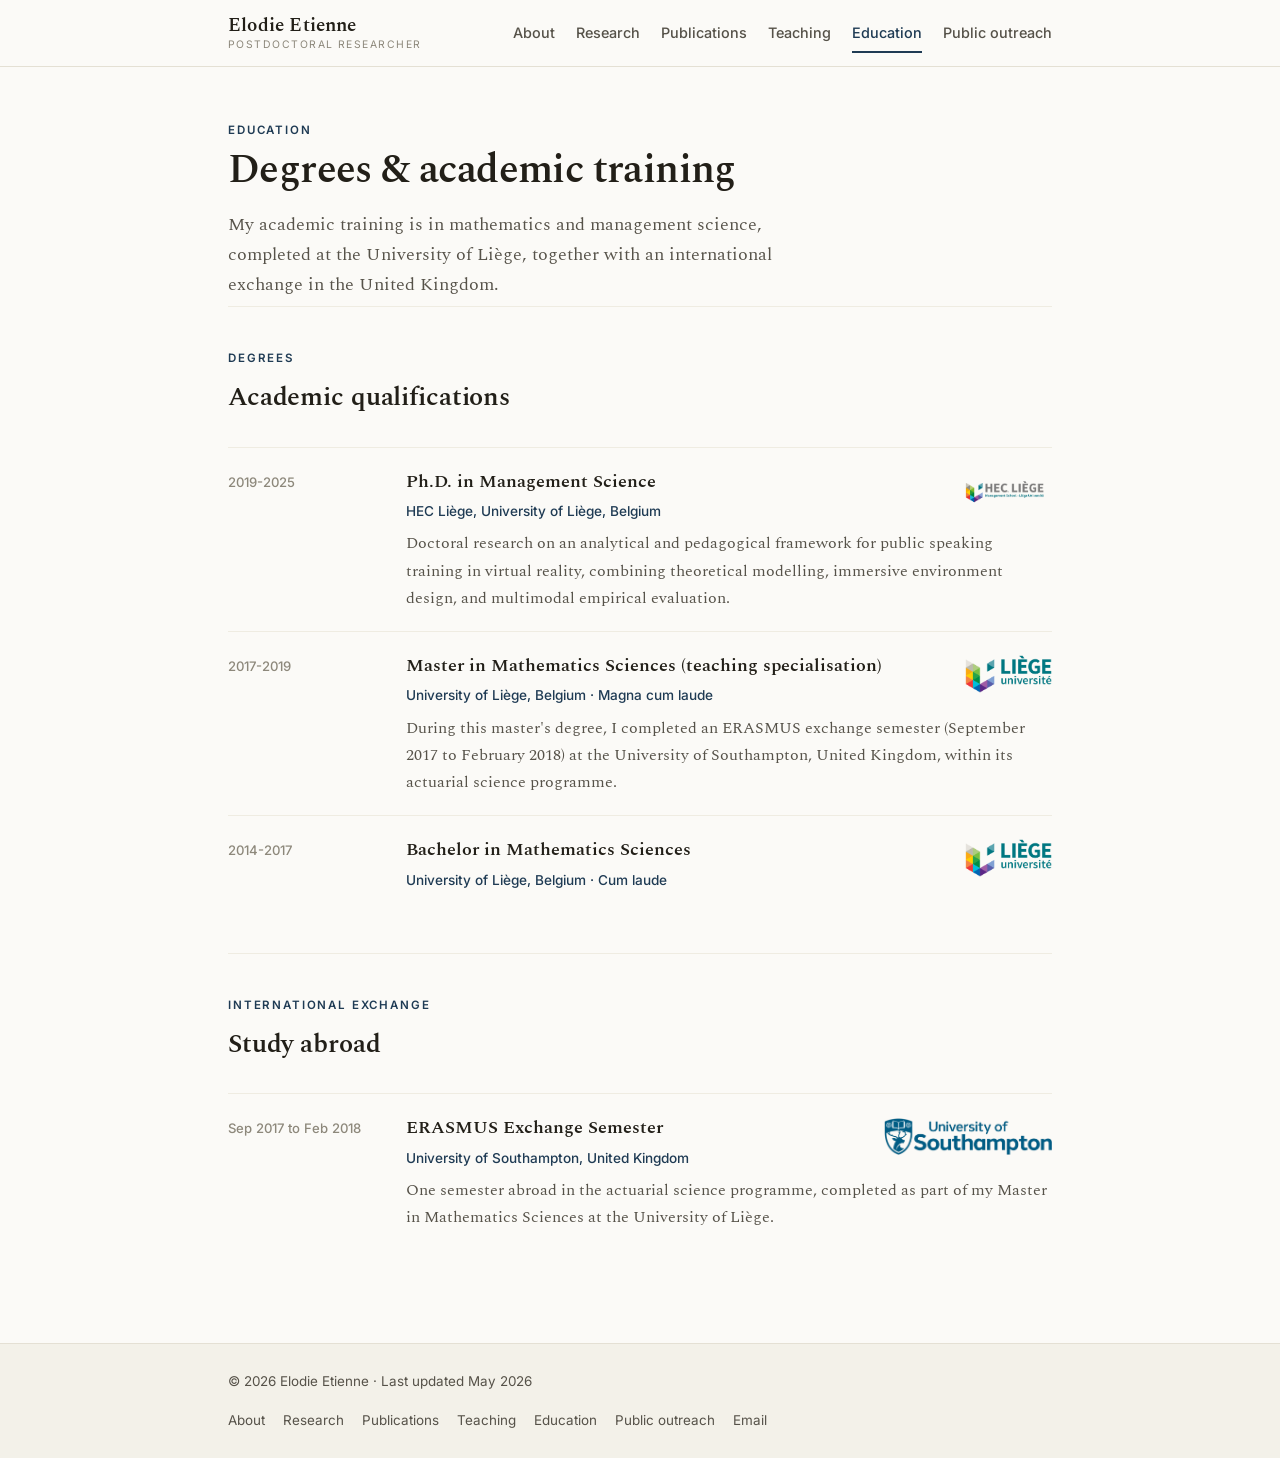
==== education.html @ 32a73da5 "Add files via upload" ====
<!DOCTYPE html>
<html lang="en">
<head>
<meta charset="UTF-8">
<meta name="viewport" content="width=device-width, initial-scale=1.0">
<title>Education | Elodie Etienne</title>
<meta name="description" content="Academic degrees and training of Elodie Etienne: Ph.D. in Management Science and degrees in mathematics from the University of Liège.">
<link rel="icon" href="data:image/svg+xml,%3Csvg xmlns='http://www.w3.org/2000/svg' viewBox='0 0 100 100'%3E%3Crect width='100' height='100' fill='%231f3b54'/%3E%3Ctext x='50' y='69' font-size='50' font-family='Georgia,serif' fill='white' text-anchor='middle'%3EEE%3C/text%3E%3C/svg%3E">
<link rel="preconnect" href="https://fonts.googleapis.com">
<link rel="preconnect" href="https://fonts.gstatic.com" crossorigin>
<link href="https://fonts.googleapis.com/css2?family=Spectral:ital,wght@0,300;0,400;0,500;0,600;1,400;1,500&family=Inter:wght@400;500;600&display=swap" rel="stylesheet">
<link rel="stylesheet" href="style.css">
</head>
<body>

<header class="site-header">
  <div class="nav-inner">
    <a class="brand" href="index.html">
      <span class="brand-name">Elodie Etienne</span>
      <span class="brand-sub">Postdoctoral Researcher</span>
    </a>
    <nav class="main-nav">
      <a href="index.html">About</a>
      <a href="research.html">Research</a>
      <a href="publications.html">Publications</a>
      <a href="teaching.html">Teaching</a>
      <a href="education.html" class="active">Education</a>
      <a href="outreach.html">Public outreach</a>
    </nav>
  </div>
</header>

<main>

  <div class="page-head">
    <div class="eyebrow">Education</div>
    <h1>Degrees &amp; academic training</h1>
    <p class="intro">My academic training is in mathematics and management science,
      completed at the University of Liège, together with an international exchange in the
      United Kingdom.</p>
  </div>

  <section class="section">
    <div class="section-head">
      <div class="eyebrow">Degrees</div>
      <h2>Academic qualifications</h2>
    </div>

    <div class="entry">
      <div class="when">2019-2025</div>
      <div class="what">
        <img class="inst-logo" src="HEC.png" alt="HEC Liège logo">
        <h3>Ph.D. in Management Science</h3>
        <div class="meta">HEC Li&egrave;ge, University of Li&egrave;ge, Belgium</div>
        <p>Doctoral research on an analytical and pedagogical framework for public speaking
          training in virtual reality, combining theoretical modelling, immersive
          environment design, and multimodal empirical evaluation.</p>
      </div>
    </div>

    <div class="entry">
      <div class="when">2017-2019</div>
      <div class="what">
        <img class="inst-logo" src="Uliege.png" alt="University of Liège logo">
        <h3>Master in Mathematics Sciences (teaching specialisation)</h3>
        <div class="meta">University of Li&egrave;ge, Belgium &middot; Magna cum laude</div>
        <p>During this master's degree, I completed an ERASMUS exchange semester
          (September 2017 to February 2018) at the University of Southampton, United
          Kingdom, within its actuarial science programme.</p>
      </div>
    </div>

    <div class="entry">
      <div class="when">2014-2017</div>
      <div class="what">
        <img class="inst-logo" src="Uliege.png" alt="University of Liège logo">
        <h3>Bachelor in Mathematics Sciences</h3>
        <div class="meta">University of Li&egrave;ge, Belgium &middot; Cum laude</div>
      </div>
    </div>
  </section>

  <section class="section">
    <div class="section-head">
      <div class="eyebrow">International exchange</div>
      <h2>Study abroad</h2>
    </div>
    <div class="entry">
      <div class="when">Sep 2017 to Feb 2018</div>
      <div class="what">
        <img class="inst-logo" src="Southampton.png" alt="University of Southampton logo">
        <h3>ERASMUS Exchange Semester</h3>
        <div class="meta">University of Southampton, United Kingdom</div>
        <p>One semester abroad in the actuarial science programme, completed as part of my
          Master in Mathematics Sciences at the University of Liège.</p>
      </div>
    </div>
  </section>

</main>

<footer class="site-footer">
  <div class="footer-inner">
    <div>&copy; 2026 Elodie Etienne &middot; Last updated May 2026</div>
    <nav class="footer-nav">
      <a href="index.html">About</a>
      <a href="research.html">Research</a>
      <a href="publications.html">Publications</a>
      <a href="teaching.html">Teaching</a>
      <a href="education.html">Education</a>
      <a href="outreach.html">Public outreach</a>
      <a href="mailto:elodie.etienne@inria.fr">Email</a>
    </nav>
  </div>
</footer>

</body>
</html>
---- style.css ----
/* =====================================================
   Elodie Etienne — academic website
   Classic academic style · shared stylesheet
   ===================================================== */

*, *::before, *::after { box-sizing: border-box; margin: 0; padding: 0; }

:root {
  --paper:      #fbfaf7;
  --panel:      #f3f1e9;
  --panel-soft: #f7f5ee;
  --ink:        #221f18;
  --ink-soft:   #565249;
  --ink-faint:  #8d887b;
  --accent:     #1f3b54;
  --accent-deep:#142838;
  --rule:       #e4e0d4;
  --rule-soft:  #efece2;
  --maxw:       880px;
  --serif: 'Spectral', Georgia, 'Times New Roman', serif;
  --sans:  'Inter', -apple-system, BlinkMacSystemFont, 'Segoe UI', sans-serif;
}

html { scroll-behavior: smooth; }

body {
  font-family: var(--serif);
  background: var(--paper);
  color: var(--ink);
  font-size: 17px;
  line-height: 1.72;
  -webkit-font-smoothing: antialiased;
  text-rendering: optimizeLegibility;
}

a { color: var(--accent); text-decoration: none; }
a:hover { color: var(--accent-deep); text-decoration: underline; text-underline-offset: 2px; }
img { max-width: 100%; display: block; }
strong { font-weight: 600; }

/* ===== Header / navigation ===== */
.site-header {
  position: sticky; top: 0; z-index: 50;
  background: rgba(251, 250, 247, 0.94);
  backdrop-filter: blur(8px);
  -webkit-backdrop-filter: blur(8px);
  border-bottom: 1px solid var(--rule);
}
.nav-inner {
  max-width: var(--maxw); margin: 0 auto;
  padding: 0 28px;
  display: flex; align-items: center; justify-content: space-between;
  min-height: 66px; gap: 18px; flex-wrap: wrap;
}
.brand { line-height: 1.15; }
.brand .brand-name {
  font-family: var(--serif); font-weight: 600;
  font-size: 1.2rem; letter-spacing: .01em; color: var(--ink);
  display: block;
}
.brand:hover { text-decoration: none; }
.brand:hover .brand-name { color: var(--accent); }
.brand .brand-sub {
  display: block; font-family: var(--sans); font-weight: 400;
  font-size: .65rem; letter-spacing: .14em; text-transform: uppercase;
  color: var(--ink-faint); margin-top: 2px;
}
nav.main-nav { display: flex; gap: 21px; flex-wrap: wrap; }
nav.main-nav a {
  font-family: var(--sans); font-size: .9rem; font-weight: 500;
  color: var(--ink-soft); padding: 8px 0; position: relative;
}
nav.main-nav a:hover { color: var(--accent); text-decoration: none; }
nav.main-nav a.active { color: var(--accent); }
nav.main-nav a.active::after {
  content: ""; position: absolute; left: 0; right: 0; bottom: 0;
  height: 2px; background: var(--accent);
}

/* ===== Layout ===== */
main { max-width: var(--maxw); margin: 0 auto; padding: 0 28px 30px; }

.section { padding: 42px 0; border-top: 1px solid var(--rule-soft); }
.section:first-child { border-top: none; }
.section-head { margin-bottom: 26px; }
.eyebrow {
  font-family: var(--sans); font-size: .72rem; font-weight: 600;
  letter-spacing: .16em; text-transform: uppercase; color: var(--accent);
}
.section h2 {
  font-size: 1.62rem; font-weight: 600; margin-top: 7px;
  letter-spacing: -.005em;
}
.section p + p { margin-top: 14px; }
.lead-text p { font-size: 1.06rem; }

/* ===== Hero (About) ===== */
.hero {
  display: grid; grid-template-columns: 252px 1fr; gap: 44px;
  align-items: start; padding: 56px 0 8px;
}
.hero-photo {
  border: 1px solid var(--rule); padding: 8px; background: #fff;
  box-shadow: 0 3px 18px rgba(34, 31, 24, 0.07);
}
.hero-photo img { width: 100%; }
.hero h1 {
  font-size: 2.55rem; line-height: 1.1; font-weight: 600;
  letter-spacing: -.015em;
}
.hero .role {
  font-family: var(--sans); font-size: 1rem; color: var(--accent);
  font-weight: 600; margin-top: 12px;
}
.hero .affil { font-size: 1.05rem; color: var(--ink-soft); margin-top: 3px; }
.hero .lede { margin-top: 18px; font-size: 1.1rem; }
.hero .actions { margin-top: 22px; display: flex; gap: 11px; flex-wrap: wrap; }

/* ===== Buttons ===== */
.btn {
  font-family: var(--sans); font-size: .85rem; font-weight: 500;
  padding: 9px 17px; border: 1px solid var(--accent);
  color: var(--accent); background: transparent; border-radius: 2px;
  display: inline-block; transition: background .15s, color .15s;
  cursor: pointer;
}
.btn:hover { background: var(--accent); color: #fff; text-decoration: none; }
.btn-solid { background: var(--accent); color: #fff; }
.btn-solid:hover { background: var(--accent-deep); border-color: var(--accent-deep); }

/* ===== Page heading (inner pages) ===== */
.page-head { padding: 54px 0 6px; }
.page-head .eyebrow { margin-bottom: 8px; }
.page-head h1 {
  font-size: 2.5rem; font-weight: 600; line-height: 1.12;
  letter-spacing: -.015em;
}
.page-head .intro {
  margin-top: 16px; font-size: 1.1rem; color: var(--ink-soft);
  max-width: 64ch;
}

/* ===== Research-area cards ===== */
.areas { display: grid; gap: 16px; }
.area {
  border: 1px solid var(--rule); border-left: 3px solid var(--accent);
  background: #fff; padding: 20px 24px;
}
.area h3 { font-size: 1.16rem; font-weight: 600; }
.area p { color: var(--ink-soft); font-size: 1rem; margin-top: 6px; }

/* ===== Entry list (education, experience, awards…) ===== */
.entry {
  display: grid; grid-template-columns: 152px 1fr; gap: 26px;
  padding: 19px 0; border-top: 1px solid var(--rule-soft);
}
.entry:first-of-type { border-top: none; }
.entry .when {
  font-family: var(--sans); font-size: .82rem; color: var(--ink-faint);
  font-weight: 500; padding-top: 4px;
}
.entry .what { display: flow-root; }
.entry .what h3 { font-size: 1.1rem; font-weight: 600; }
.entry .what .meta {
  font-family: var(--sans); font-size: .85rem; color: var(--accent);
  font-weight: 500; margin-top: 3px;
}
.entry .what p { font-size: .99rem; color: var(--ink-soft); margin-top: 7px; }
.entry .what ul { margin-top: 9px; padding-left: 18px; }
.entry .what li { font-size: .96rem; color: var(--ink-soft); margin-top: 4px; }

/* ===== Callout (highlighted project) ===== */
.callout {
  background: var(--accent); color: #fff;
  padding: 30px 32px; border-radius: 3px;
}
.callout .eyebrow { color: rgba(255, 255, 255, 0.66); }
.callout h3 { font-size: 1.34rem; font-weight: 600; margin-top: 8px; }
.callout p { color: rgba(255, 255, 255, 0.92); margin-top: 10px; }
.callout a { color: #fff; text-decoration: underline; }

/* ===== Quick facts grid ===== */
.facts { display: grid; grid-template-columns: 1fr 1fr; gap: 16px 34px; }
.fact .k {
  font-family: var(--sans); font-size: .71rem; font-weight: 600;
  letter-spacing: .11em; text-transform: uppercase; color: var(--ink-faint);
}
.fact .v { font-size: 1rem; margin-top: 2px; }

/* ===== Tag chips ===== */
.chips { display: flex; flex-wrap: wrap; gap: 9px; margin-top: 12px; }
.chip {
  font-family: var(--sans); font-size: .82rem;
  padding: 5px 13px; background: var(--panel);
  border: 1px solid var(--rule); border-radius: 20px; color: var(--ink-soft);
}

/* ===== Publications ===== */
.pub-group { margin-bottom: 30px; }
.pub-group:last-child { margin-bottom: 0; }
.pub-group h3 {
  font-family: var(--sans); font-size: .8rem; font-weight: 600;
  letter-spacing: .12em; text-transform: uppercase; color: var(--accent);
  padding-bottom: 9px; border-bottom: 1px solid var(--rule); margin-bottom: 4px;
}
.pub-count {
  font-family: var(--sans); font-size: .76rem; color: var(--ink-faint);
  font-weight: 400; letter-spacing: .04em;
}
.pub {
  padding: 14px 0 14px 28px; text-indent: -28px;
  border-bottom: 1px solid var(--rule-soft);
  font-size: 1rem; line-height: 1.6;
}
.pub:last-child { border-bottom: none; }
.pub .yr {
  font-family: var(--sans); font-weight: 600; font-size: .85rem;
  color: var(--accent); margin-right: 9px; text-indent: 0;
}
.pub .ptitle { font-weight: 500; }
.pub .venue { font-style: italic; color: var(--ink-soft); }
.pub .doi { font-family: var(--sans); font-size: .82rem; }
.you { border-bottom: 1.5px solid var(--accent); }

/* ===== Year sub-label inside groups ===== */
.year-band {
  font-family: var(--sans); font-size: .82rem; font-weight: 600;
  color: var(--ink-faint); letter-spacing: .06em;
  margin: 20px 0 2px; padding-top: 6px;
}

/* ===== Simple two-column list (memberships / reviewing) ===== */
.cols { display: grid; grid-template-columns: 1fr 1fr; gap: 8px 34px; }
.cols .row {
  padding: 11px 0; border-top: 1px solid var(--rule-soft);
  font-size: .98rem;
}
.cols .row:first-child, .cols .row:nth-child(2) { border-top: none; }
.cols .row .label { font-weight: 600; }
.cols .row .sub {
  font-family: var(--sans); font-size: .82rem; color: var(--ink-faint);
}

/* ===== Contact block ===== */
.contact-line { font-size: 1.08rem; margin-top: 8px; }
.contact-line .k {
  font-family: var(--sans); font-size: .82rem; font-weight: 600;
  text-transform: uppercase; letter-spacing: .08em; color: var(--ink-faint);
  display: inline-block; min-width: 92px;
}

/* ===== Footer ===== */
.site-footer { border-top: 1px solid var(--rule); background: var(--panel); margin-top: 20px; }
.footer-inner {
  max-width: var(--maxw); margin: 0 auto; padding: 26px 28px;
  display: flex; justify-content: space-between; gap: 16px; flex-wrap: wrap;
  font-family: var(--sans); font-size: .84rem; color: var(--ink-soft);
}
.footer-inner a { color: var(--ink-soft); }
.footer-inner a:hover { color: var(--accent); }
.footer-nav { display: flex; gap: 18px; flex-wrap: wrap; }

/* ===== Media embeds (Public outreach) ===== */
.media-block { padding: 24px 0; border-top: 1px solid var(--rule-soft); }
.media-block:first-of-type { border-top: none; padding-top: 4px; }
.media-block h3 { font-size: 1.16rem; font-weight: 600; }
.media-block .media-meta {
  font-family: var(--sans); font-size: .82rem; color: var(--accent);
  font-weight: 500; margin: 3px 0 10px;
}
.media-block p { color: var(--ink-soft); font-size: 1rem; margin-bottom: 15px; }
.video-embed {
  position: relative; padding-bottom: 56.25%; height: 0; overflow: hidden;
  border: 1px solid var(--rule); background: #000;
}
.video-embed iframe {
  position: absolute; top: 0; left: 0; width: 100%; height: 100%; border: 0;
}
.audio-embed iframe {
  width: 100%; border: 0; border-radius: 12px; display: block;
}

/* ===== Institution logos ===== */
.inst-logo {
  float: right;
  height: 38px; width: auto; max-width: 168px;
  object-fit: contain;
  margin: 4px 0 12px 24px;
}
.hero-logo { height: 30px; width: auto; margin-top: 16px; }

/* ===== Membership logos ===== */
.members { display: grid; grid-template-columns: 1fr 1fr; gap: 2px 34px; }
.member {
  display: flex; align-items: center; gap: 16px;
  padding: 13px 0; border-top: 1px solid var(--rule-soft);
}
.member:first-child, .member:nth-child(2) { border-top: none; }
.m-logo {
  width: 62px; flex-shrink: 0;
  display: flex; align-items: center; justify-content: center;
}
.m-logo img { max-height: 40px; max-width: 62px; width: auto; object-fit: contain; }
.m-name { font-size: .96rem; font-weight: 600; }
.m-sub { font-family: var(--sans); font-size: .8rem; color: var(--ink-faint); }

/* ===== Social / profile icons ===== */
.social-row { display: flex; gap: 12px; margin-top: 14px; flex-wrap: wrap; }
.social-btn {
  width: 42px; height: 42px; border-radius: 50%;
  border: 1px solid var(--accent); color: var(--accent);
  display: inline-flex; align-items: center; justify-content: center;
  transition: background .15s, color .15s;
}
.social-btn:hover { background: var(--accent); color: #fff; text-decoration: none; }
.social-btn svg { width: 19px; height: 19px; display: block; }

/* ===== Responsive ===== */
@media (max-width: 720px) {
  body { font-size: 16px; }
  .hero { grid-template-columns: 1fr; gap: 26px; padding-top: 38px; }
  .hero-photo { max-width: 220px; }
  .hero h1 { font-size: 2.05rem; }
  .entry { grid-template-columns: 1fr; gap: 5px; }
  .entry .when { padding-top: 0; }
  .facts { grid-template-columns: 1fr; }
  .cols { grid-template-columns: 1fr; }
  .cols .row:nth-child(2) { border-top: 1px solid var(--rule-soft); }
  .page-head h1 { font-size: 2rem; }
  .nav-inner { min-height: 58px; padding: 10px 22px; }
  main { padding: 0 22px 30px; }
  .callout { padding: 24px 22px; }
  .inst-logo { height: 31px; margin-left: 14px; }
  .members { grid-template-columns: 1fr; }
  .member:nth-child(2) { border-top: 1px solid var(--rule-soft); }
}
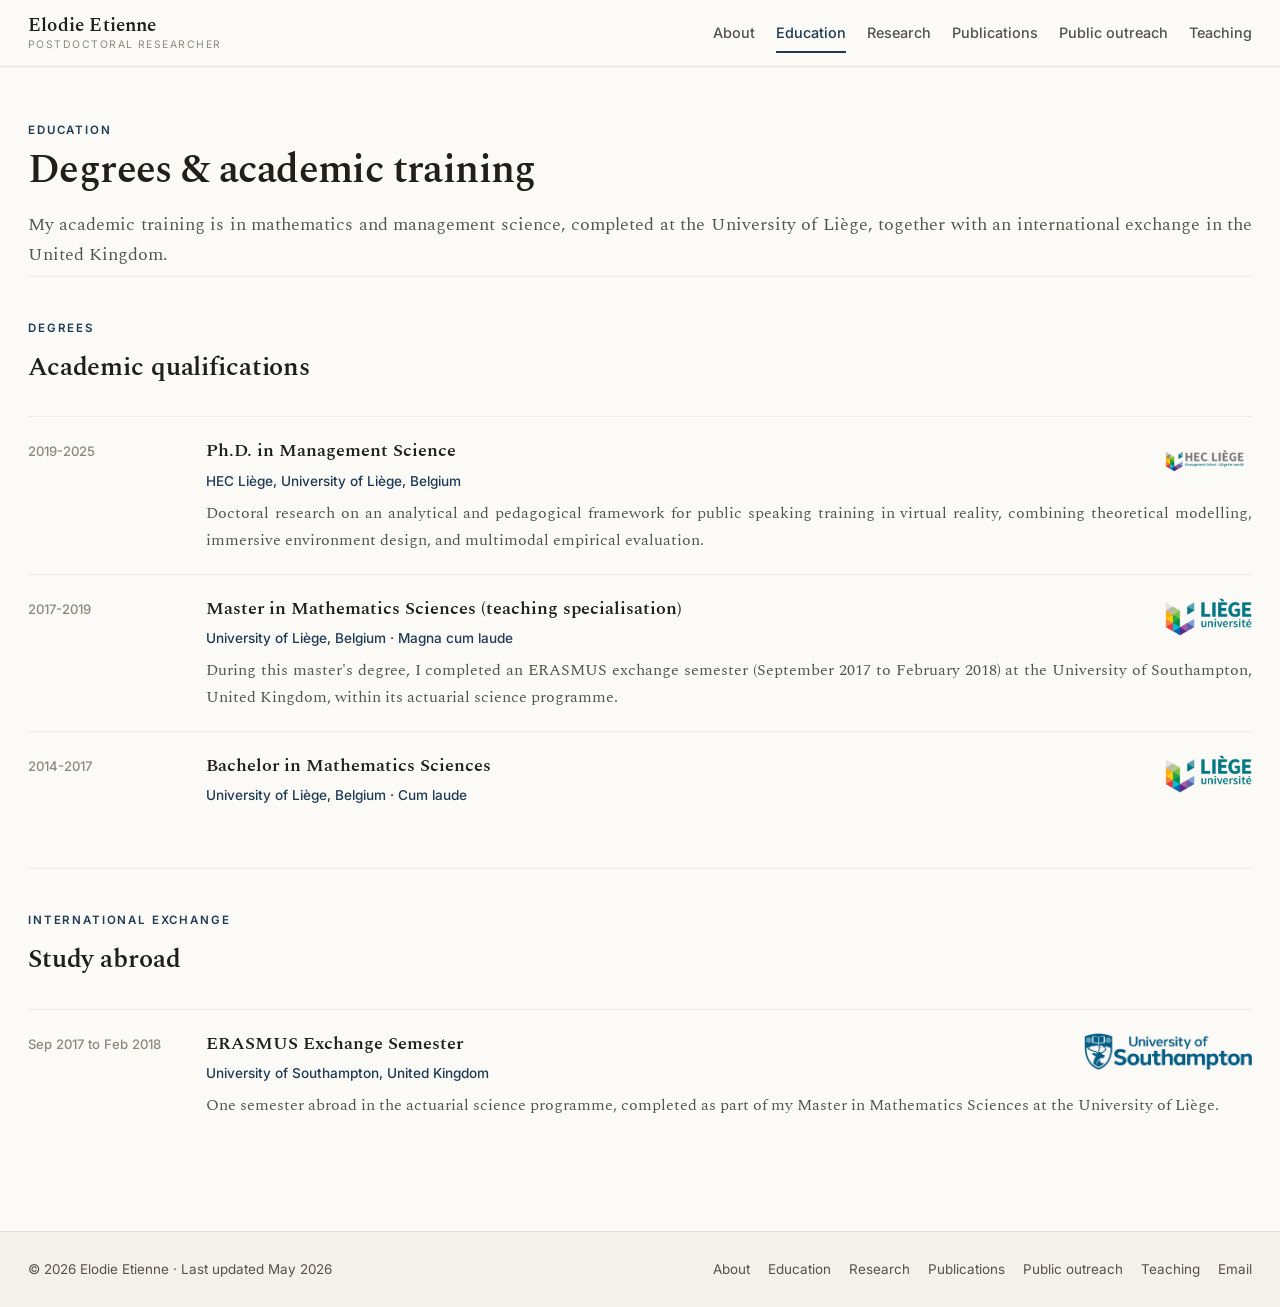
==== commit 1511739f: "Add files via upload" ====
--- a/education.html
+++ b/education.html
@@ -21,11 +21,11 @@
     </a>
     <nav class="main-nav">
       <a href="index.html">About</a>
+      <a href="education.html" class="active">Education</a>
       <a href="research.html">Research</a>
       <a href="publications.html">Publications</a>
+      <a href="outreach.html">Public outreach</a>
       <a href="teaching.html">Teaching</a>
-      <a href="education.html" class="active">Education</a>
-      <a href="outreach.html">Public outreach</a>
     </nav>
   </div>
 </header>
@@ -104,12 +104,12 @@
     <div>&copy; 2026 Elodie Etienne &middot; Last updated May 2026</div>
     <nav class="footer-nav">
       <a href="index.html">About</a>
+      <a href="education.html">Education</a>
       <a href="research.html">Research</a>
       <a href="publications.html">Publications</a>
+      <a href="outreach.html">Public outreach</a>
       <a href="teaching.html">Teaching</a>
-      <a href="education.html">Education</a>
-      <a href="outreach.html">Public outreach</a>
-      <a href="mailto:elodie.etienne@inria.fr">Email</a>
+      <a href="index.html#contact">Email</a>
     </nav>
   </div>
 </footer>
--- a/style.css
+++ b/style.css
@@ -16,7 +16,7 @@
   --accent-deep:#142838;
   --rule:       #e4e0d4;
   --rule-soft:  #efece2;
-  --maxw:       880px;
+  --maxw:       1400px;
   --serif: 'Spectral', Georgia, 'Times New Roman', serif;
   --sans:  'Inter', -apple-system, BlinkMacSystemFont, 'Segoe UI', sans-serif;
 }
@@ -33,6 +33,7 @@
   text-rendering: optimizeLegibility;
 }
 
+p { text-align: justify; hyphens: auto; }
 a { color: var(--accent); text-decoration: none; }
 a:hover { color: var(--accent-deep); text-decoration: underline; text-underline-offset: 2px; }
 img { max-width: 100%; display: block; }
@@ -137,7 +138,6 @@
 }
 .page-head .intro {
   margin-top: 16px; font-size: 1.1rem; color: var(--ink-soft);
-  max-width: 64ch;
 }
 
 /* ===== Research-area cards ===== */
@@ -181,6 +181,7 @@
 
 /* ===== Quick facts grid ===== */
 .facts { display: grid; grid-template-columns: 1fr 1fr; gap: 16px 34px; }
+.facts .fact:first-child { grid-column: 1 / -1; }
 .fact .k {
   font-family: var(--sans); font-size: .71rem; font-weight: 600;
   letter-spacing: .11em; text-transform: uppercase; color: var(--ink-faint);
@@ -229,6 +230,10 @@
   margin: 20px 0 2px; padding-top: 6px;
 }
 
+/* ===== Review list ===== */
+.review-list { margin: 8px 0 0; padding-left: 20px; }
+.review-list li { padding: 5px 0; font-size: 1rem; line-height: 1.5; }
+
 /* ===== Simple two-column list (memberships / reviewing) ===== */
 .cols { display: grid; grid-template-columns: 1fr 1fr; gap: 8px 34px; }
 .cols .row {
@@ -261,8 +266,8 @@
 .footer-nav { display: flex; gap: 18px; flex-wrap: wrap; }
 
 /* ===== Media embeds (Public outreach) ===== */
-.media-block { padding: 24px 0; border-top: 1px solid var(--rule-soft); }
-.media-block:first-of-type { border-top: none; padding-top: 4px; }
+.media-grid { display: grid; grid-template-columns: repeat(auto-fit, minmax(480px, 1fr)); gap: 32px; margin-top: 8px; }
+.media-block { padding: 0; }
 .media-block h3 { font-size: 1.16rem; font-weight: 600; }
 .media-block .media-meta {
   font-family: var(--sans); font-size: .82rem; color: var(--accent);
@@ -287,7 +292,11 @@
   object-fit: contain;
   margin: 4px 0 12px 24px;
 }
-.hero-logo { height: 30px; width: auto; margin-top: 16px; }
+.inst-logo.portrait { height: 56px; }
+.hero-logo { height: 30px; width: auto; }
+.hero-logos { display: flex; align-items: center; gap: 22px; margin-top: 16px; flex-wrap: wrap; }
+.collab-line { display: flex; align-items: center; gap: 16px; flex-wrap: wrap; }
+.collab-logo { height: 34px; width: auto; flex-shrink: 0; }
 
 /* ===== Membership logos ===== */
 .members { display: grid; grid-template-columns: 1fr 1fr; gap: 2px 34px; }
@@ -314,6 +323,57 @@
 }
 .social-btn:hover { background: var(--accent); color: #fff; text-decoration: none; }
 .social-btn svg { width: 19px; height: 19px; display: block; }
+
+/* ===== Event photos & figures ===== */
+.event-photo {
+  float: right;
+  width: 224px; height: 150px;
+  object-fit: cover; object-position: center;
+  border: 1px solid var(--rule); background: var(--panel);
+  margin: 3px 0 12px 26px;
+}
+.event-photo.tall { object-position: center 24%; }
+.figures {
+  display: grid; grid-template-columns: 1fr 1fr; gap: 22px;
+  margin-top: 24px; max-width: 720px;
+}
+.figure { margin: 0; }
+.figure img {
+  width: 100%; height: 220px; object-fit: contain; display: block;
+  border: 1px solid var(--rule); background: #fff;
+}
+.figure figcaption {
+  font-family: var(--sans); font-size: .8rem; color: var(--ink-faint);
+  margin-top: 8px; line-height: 1.4;
+}
+
+/* ===== Co-authors ===== */
+.coauthors {
+  display: grid; grid-template-columns: repeat(auto-fill, minmax(150px, 1fr));
+  gap: 16px;
+}
+.coauthor {
+  border: 1px solid var(--rule); background: #fff;
+  padding: 20px 12px; text-align: center;
+}
+.ca-avatar {
+  width: 78px; height: 78px; border-radius: 50%;
+  margin: 0 auto 12px;
+  display: flex; align-items: center; justify-content: center;
+  background: var(--panel); border: 1px solid var(--rule);
+  color: var(--accent); font-family: var(--serif);
+  font-size: 1.5rem; font-weight: 600;
+  object-fit: cover; object-position: center;
+}
+.ca-name { font-size: 1.02rem; font-weight: 600; line-height: 1.25; }
+.ca-affil {
+  font-family: var(--sans); font-size: .8rem; color: var(--ink-soft);
+  margin-top: 5px; line-height: 1.4;
+}
+.ca-role {
+  font-family: var(--sans); font-size: .72rem; letter-spacing: .03em;
+  color: var(--accent); margin-top: 8px;
+}
 
 /* ===== Responsive ===== */
 @media (max-width: 720px) {
@@ -333,4 +393,6 @@
   .inst-logo { height: 31px; margin-left: 14px; }
   .members { grid-template-columns: 1fr; }
   .member:nth-child(2) { border-top: 1px solid var(--rule-soft); }
-}
+  .event-photo { width: 150px; height: 104px; margin-left: 16px; }
+  .figures { grid-template-columns: 1fr; }
+}
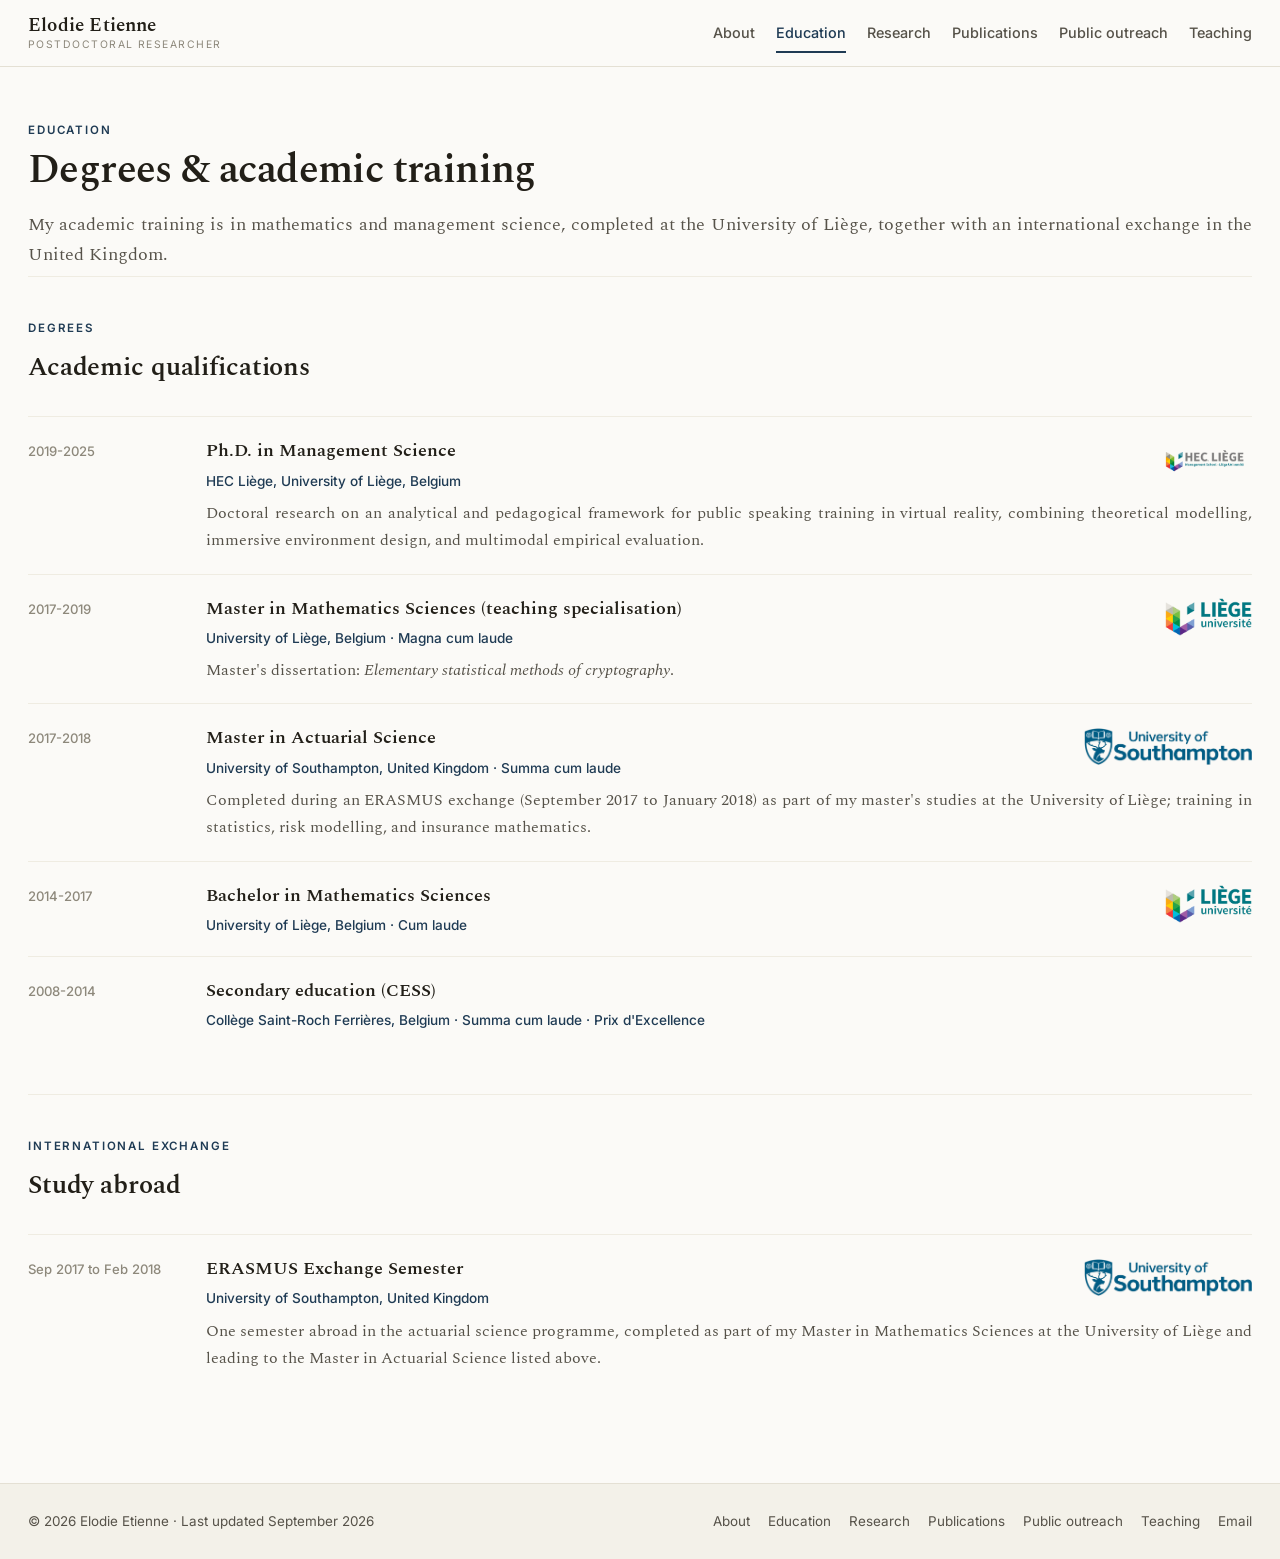
==== commit 860e0888: "Update site with September 2026 CV" ====
--- a/education.html
+++ b/education.html
@@ -64,9 +64,19 @@
         <img class="inst-logo" src="Uliege.png" alt="University of Liège logo">
         <h3>Master in Mathematics Sciences (teaching specialisation)</h3>
         <div class="meta">University of Li&egrave;ge, Belgium &middot; Magna cum laude</div>
-        <p>During this master's degree, I completed an ERASMUS exchange semester
-          (September 2017 to February 2018) at the University of Southampton, United
-          Kingdom, within its actuarial science programme.</p>
+        <p>Master's dissertation: <em>Elementary statistical methods of cryptography</em>.</p>
+      </div>
+    </div>
+
+    <div class="entry">
+      <div class="when">2017-2018</div>
+      <div class="what">
+        <img class="inst-logo" src="Southampton.png" alt="University of Southampton logo">
+        <h3>Master in Actuarial Science</h3>
+        <div class="meta">University of Southampton, United Kingdom &middot; Summa cum laude</div>
+        <p>Completed during an ERASMUS exchange (September 2017 to January 2018) as part of my
+          master's studies at the University of Li&egrave;ge; training in statistics, risk
+          modelling, and insurance mathematics.</p>
       </div>
     </div>
 
@@ -76,6 +86,14 @@
         <img class="inst-logo" src="Uliege.png" alt="University of Liège logo">
         <h3>Bachelor in Mathematics Sciences</h3>
         <div class="meta">University of Li&egrave;ge, Belgium &middot; Cum laude</div>
+      </div>
+    </div>
+
+    <div class="entry">
+      <div class="when">2008-2014</div>
+      <div class="what">
+        <h3>Secondary education (CESS)</h3>
+        <div class="meta">Coll&egrave;ge Saint-Roch Ferri&egrave;res, Belgium &middot; Summa cum laude &middot; Prix d'Excellence</div>
       </div>
     </div>
   </section>
@@ -92,7 +110,8 @@
         <h3>ERASMUS Exchange Semester</h3>
         <div class="meta">University of Southampton, United Kingdom</div>
         <p>One semester abroad in the actuarial science programme, completed as part of my
-          Master in Mathematics Sciences at the University of Liège.</p>
+          Master in Mathematics Sciences at the University of Li&egrave;ge and leading to the
+          Master in Actuarial Science listed above.</p>
       </div>
     </div>
   </section>
@@ -101,7 +120,7 @@
 
 <footer class="site-footer">
   <div class="footer-inner">
-    <div>&copy; 2026 Elodie Etienne &middot; Last updated May 2026</div>
+    <div>&copy; 2026 Elodie Etienne &middot; Last updated September 2026</div>
     <nav class="footer-nav">
       <a href="index.html">About</a>
       <a href="education.html">Education</a>
--- a/style.css
+++ b/style.css
@@ -266,8 +266,9 @@
 .footer-nav { display: flex; gap: 18px; flex-wrap: wrap; }
 
 /* ===== Media embeds (Public outreach) ===== */
-.media-grid { display: grid; grid-template-columns: repeat(auto-fit, minmax(480px, 1fr)); gap: 32px; margin-top: 8px; }
-.media-block { padding: 0; }
+.media-grid { display: grid; grid-template-columns: repeat(auto-fit, minmax(480px, 1fr)); gap: 32px; margin-top: 8px; align-items: stretch; }
+.media-block { padding: 0; display: flex; flex-direction: column; }
+.media-block .video-embed, .media-block .audio-embed { margin-top: auto; }
 .media-block h3 { font-size: 1.16rem; font-weight: 600; }
 .media-block .media-meta {
   font-family: var(--sans); font-size: .82rem; color: var(--accent);
@@ -278,9 +279,11 @@
   position: relative; padding-bottom: 56.25%; height: 0; overflow: hidden;
   border: 1px solid var(--rule); background: #000;
 }
-.video-embed iframe {
+.video-embed iframe, .video-embed video {
   position: absolute; top: 0; left: 0; width: 100%; height: 100%; border: 0;
-}
+  object-fit: contain;
+}
+.video-embed.portrait { padding-bottom: 177.78%; max-width: 360px; margin-left: auto; margin-right: auto; }
 .audio-embed iframe {
   width: 100%; border: 0; border-radius: 12px; display: block;
 }
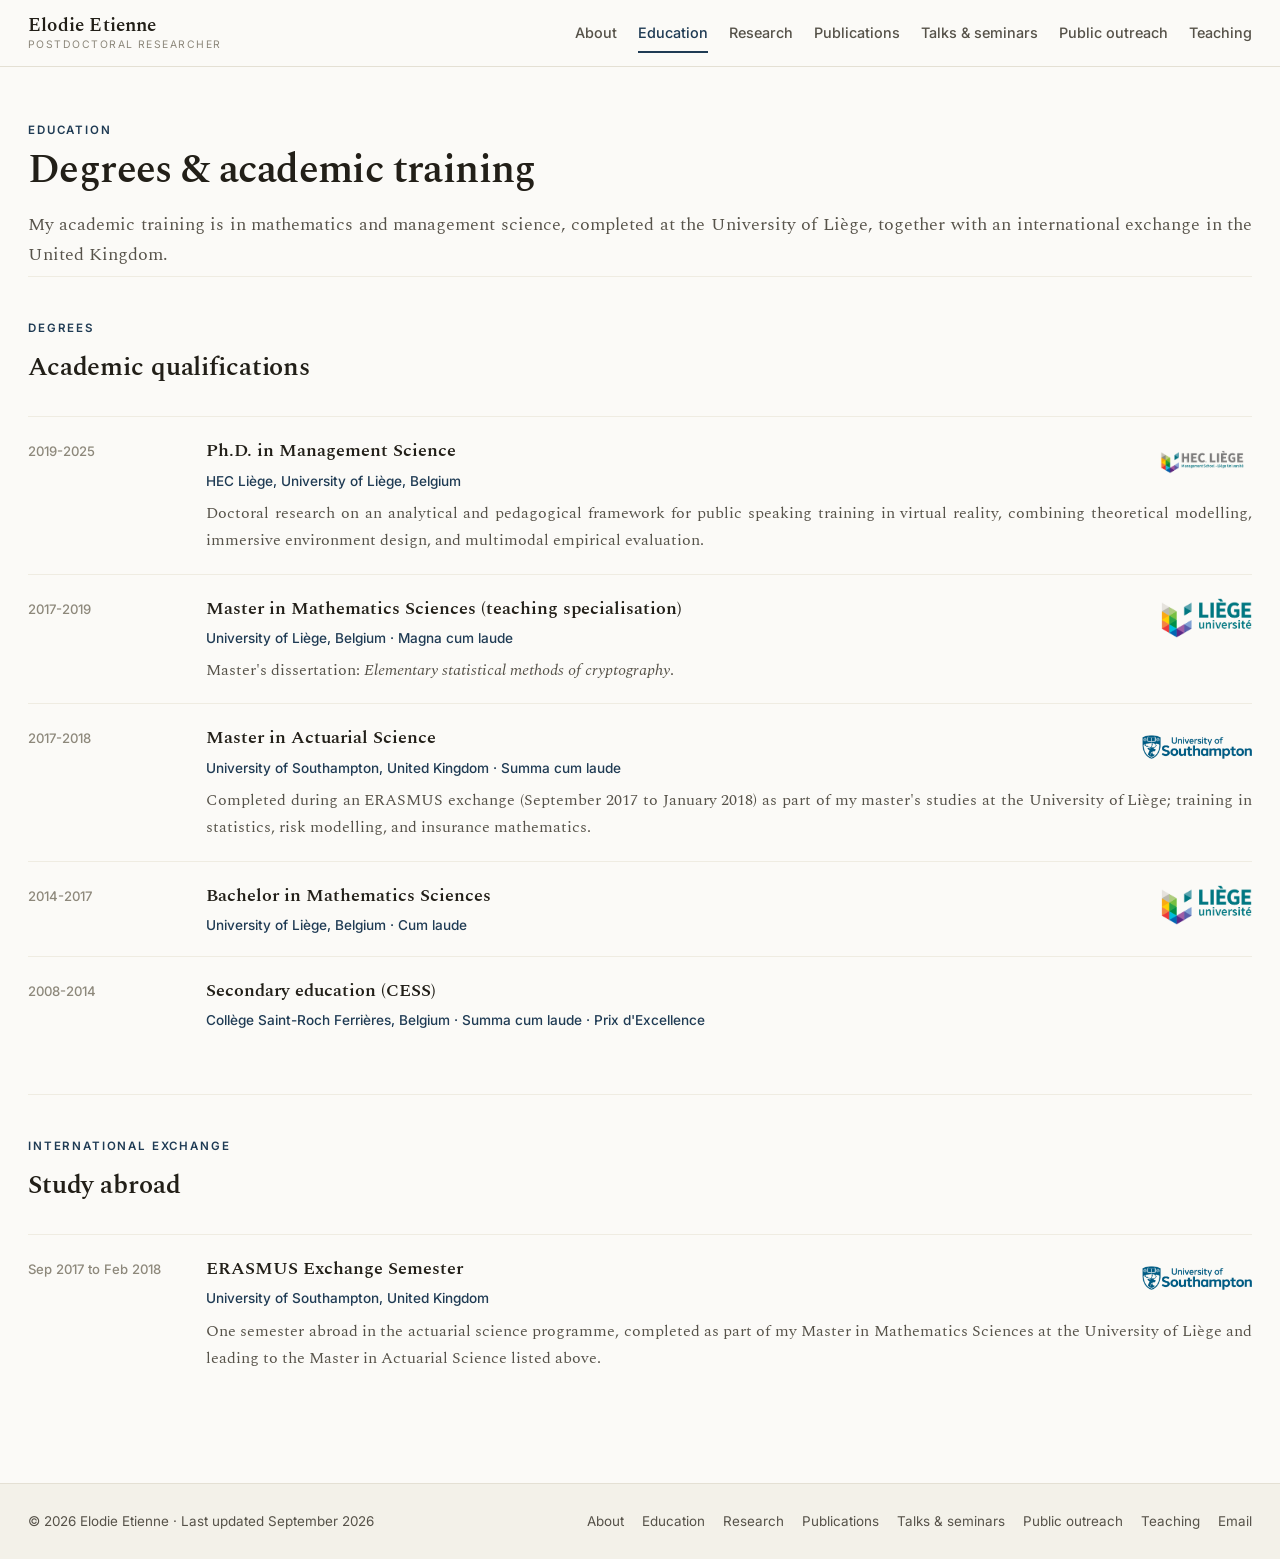
==== commit ddbae81c: "Talks timeline with photos, Roles & service, outreach additions" ====
--- a/education.html
+++ b/education.html
@@ -24,6 +24,7 @@
       <a href="education.html" class="active">Education</a>
       <a href="research.html">Research</a>
       <a href="publications.html">Publications</a>
+      <a href="talks.html">Talks &amp; seminars</a>
       <a href="outreach.html">Public outreach</a>
       <a href="teaching.html">Teaching</a>
     </nav>
@@ -126,6 +127,7 @@
       <a href="education.html">Education</a>
       <a href="research.html">Research</a>
       <a href="publications.html">Publications</a>
+      <a href="talks.html">Talks &amp; seminars</a>
       <a href="outreach.html">Public outreach</a>
       <a href="teaching.html">Teaching</a>
       <a href="index.html#contact">Email</a>
--- a/style.css
+++ b/style.css
@@ -291,11 +291,11 @@
 /* ===== Institution logos ===== */
 .inst-logo {
   float: right;
-  height: 38px; width: auto; max-width: 168px;
-  object-fit: contain;
+  width: 110px; height: 40px;
+  object-fit: contain; object-position: right center;
   margin: 4px 0 12px 24px;
 }
-.inst-logo.portrait { height: 56px; }
+.inst-logo.portrait { width: 56px; height: 56px; }
 .hero-logo { height: 30px; width: auto; }
 .hero-logos { display: flex; align-items: center; gap: 22px; margin-top: 16px; flex-wrap: wrap; }
 .collab-line { display: flex; align-items: center; gap: 16px; flex-wrap: wrap; }
@@ -393,9 +393,45 @@
   .nav-inner { min-height: 58px; padding: 10px 22px; }
   main { padding: 0 22px 30px; }
   .callout { padding: 24px 22px; }
-  .inst-logo { height: 31px; margin-left: 14px; }
+  .inst-logo { width: 90px; height: 32px; margin-left: 14px; }
   .members { grid-template-columns: 1fr; }
   .member:nth-child(2) { border-top: 1px solid var(--rule-soft); }
   .event-photo { width: 150px; height: 104px; margin-left: 16px; }
   .figures { grid-template-columns: 1fr; }
 }
+
+/* ===== Small talk photos ===== */
+.talk-photo {
+  float: right;
+  width: 150px; height: 100px;
+  object-fit: cover; object-position: center;
+  border: 1px solid var(--rule); background: var(--panel);
+  margin: 3px 0 10px 22px;
+}
+@media (max-width: 640px) { .talk-photo { width: 110px; height: 74px; margin-left: 14px; } }
+
+/* ===== Collapsible "show more" ===== */
+details.more { margin-top: 4px; }
+details.more > summary {
+  list-style: none; cursor: pointer;
+  display: inline-block;
+  font-family: var(--sans); font-size: .82rem; font-weight: 600;
+  letter-spacing: .04em; text-transform: uppercase;
+  color: var(--accent);
+  padding: 10px 0 6px;
+}
+details.more > summary::-webkit-details-marker { display: none; }
+details.more > summary::before { content: "+ "; }
+details.more[open] > summary::before { content: "\2212  "; }
+details.more > summary .less { display: none; }
+details.more[open] > summary .less { display: inline; }
+details.more[open] > summary .morelbl { display: none; }
+details.more > summary:hover { text-decoration: underline; }
+
+/* ===== Roles & service sub-groups ===== */
+.role-group { margin-top: 28px; }
+.role-group > h3.sub {
+  font-size: 1.3rem; font-weight: 600; margin-bottom: 6px;
+  padding-bottom: 8px; border-bottom: 1px solid var(--rule);
+}
+.role-group .entry .what h3 { font-size: 1.1rem; font-weight: 600; text-transform: none; letter-spacing: 0; color: var(--ink); }
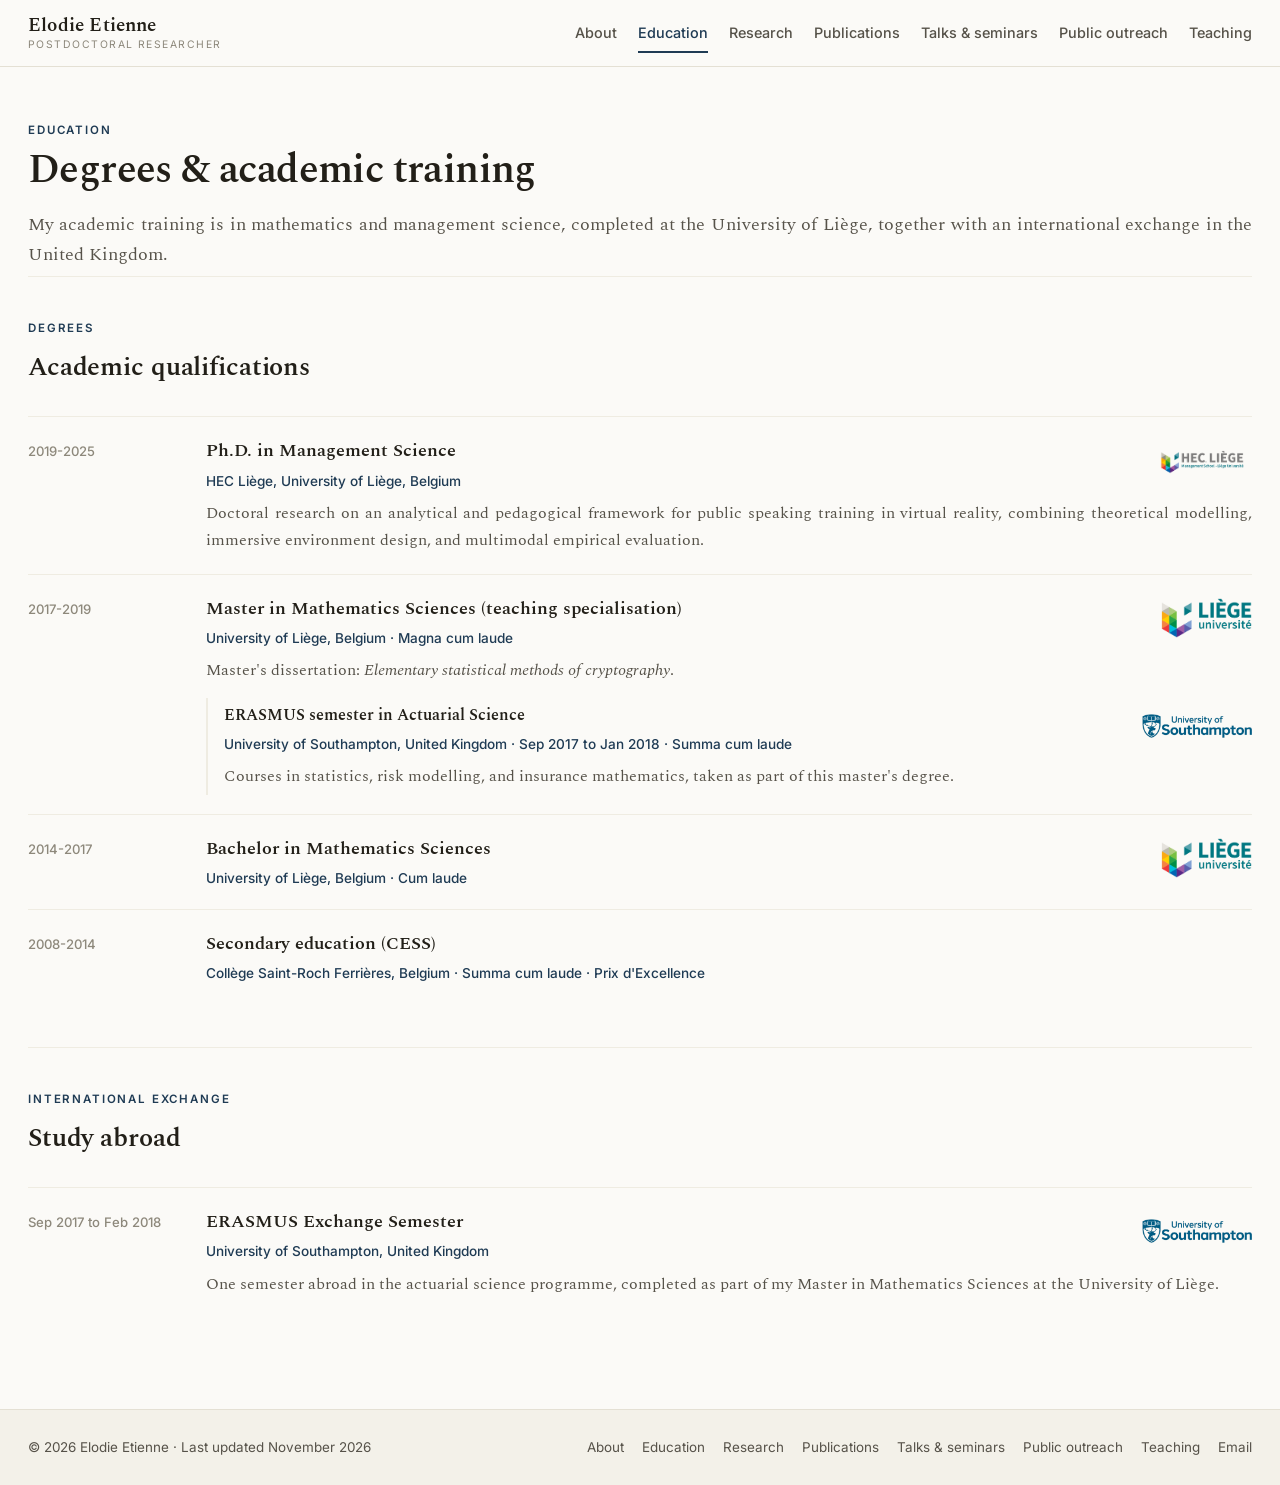
==== commit 7df9def8: "November 2026 update: publications, talks, chairs, logos, photos, CV" ====
--- a/education.html
+++ b/education.html
@@ -66,18 +66,13 @@
         <h3>Master in Mathematics Sciences (teaching specialisation)</h3>
         <div class="meta">University of Li&egrave;ge, Belgium &middot; Magna cum laude</div>
         <p>Master's dissertation: <em>Elementary statistical methods of cryptography</em>.</p>
-      </div>
-    </div>
-
-    <div class="entry">
-      <div class="when">2017-2018</div>
-      <div class="what">
-        <img class="inst-logo" src="Southampton.png" alt="University of Southampton logo">
-        <h3>Master in Actuarial Science</h3>
-        <div class="meta">University of Southampton, United Kingdom &middot; Summa cum laude</div>
-        <p>Completed during an ERASMUS exchange (September 2017 to January 2018) as part of my
-          master's studies at the University of Li&egrave;ge; training in statistics, risk
-          modelling, and insurance mathematics.</p>
+        <div class="sub-entry">
+          <img class="inst-logo" src="Southampton.png" alt="University of Southampton logo">
+          <h4>ERASMUS semester in Actuarial Science</h4>
+          <div class="meta">University of Southampton, United Kingdom &middot; Sep 2017 to Jan 2018 &middot; Summa cum laude</div>
+          <p>Courses in statistics, risk modelling, and insurance mathematics, taken as part of
+            this master's degree.</p>
+        </div>
       </div>
     </div>
 
@@ -111,8 +106,7 @@
         <h3>ERASMUS Exchange Semester</h3>
         <div class="meta">University of Southampton, United Kingdom</div>
         <p>One semester abroad in the actuarial science programme, completed as part of my
-          Master in Mathematics Sciences at the University of Li&egrave;ge and leading to the
-          Master in Actuarial Science listed above.</p>
+          Master in Mathematics Sciences at the University of Li&egrave;ge.</p>
       </div>
     </div>
   </section>
@@ -121,7 +115,7 @@
 
 <footer class="site-footer">
   <div class="footer-inner">
-    <div>&copy; 2026 Elodie Etienne &middot; Last updated September 2026</div>
+    <div>&copy; 2026 Elodie Etienne &middot; Last updated November 2026</div>
     <nav class="footer-nav">
       <a href="index.html">About</a>
       <a href="education.html">Education</a>
--- a/style.css
+++ b/style.css
@@ -403,12 +403,12 @@
 /* ===== Small talk photos ===== */
 .talk-photo {
   float: right;
-  width: 150px; height: 100px;
+  width: 110px; height: 72px;
   object-fit: cover; object-position: center;
   border: 1px solid var(--rule); background: var(--panel);
-  margin: 3px 0 10px 22px;
-}
-@media (max-width: 640px) { .talk-photo { width: 110px; height: 74px; margin-left: 14px; } }
+  margin: 4px 0 12px 24px;
+}
+@media (max-width: 640px) { .talk-photo { width: 90px; height: 60px; margin-left: 14px; } }
 
 /* ===== Collapsible "show more" ===== */
 details.more { margin-top: 4px; }
@@ -435,3 +435,23 @@
   padding-bottom: 8px; border-bottom: 1px solid var(--rule);
 }
 .role-group .entry .what h3 { font-size: 1.1rem; font-weight: 600; text-transform: none; letter-spacing: 0; color: var(--ink); }
+.talk-photo.small { width: 110px; height: 72px; margin: 4px 0 12px 24px; }
+.talk-photo.tall { object-position: center 8%; }
+
+/* ===== Sub-entry nested inside an entry ===== */
+.entry .what .sub-entry {
+  display: flow-root; clear: both;
+  margin-top: 14px; padding: 4px 0 4px 16px;
+  border-left: 2px solid var(--rule-soft);
+}
+.entry .what .sub-entry h4 { font-size: 1rem; font-weight: 600; }
+
+/* ===== Photo lightbox ===== */
+img.talk-photo { cursor: zoom-in; }
+.lightbox {
+  display: none; position: fixed; inset: 0; z-index: 1000;
+  background: rgba(0, 0, 0, 0.85); cursor: zoom-out;
+  align-items: center; justify-content: center; padding: 24px;
+}
+.lightbox.open { display: flex; }
+.lightbox img { max-width: 100%; max-height: 100%; object-fit: contain; border-radius: 3px; }
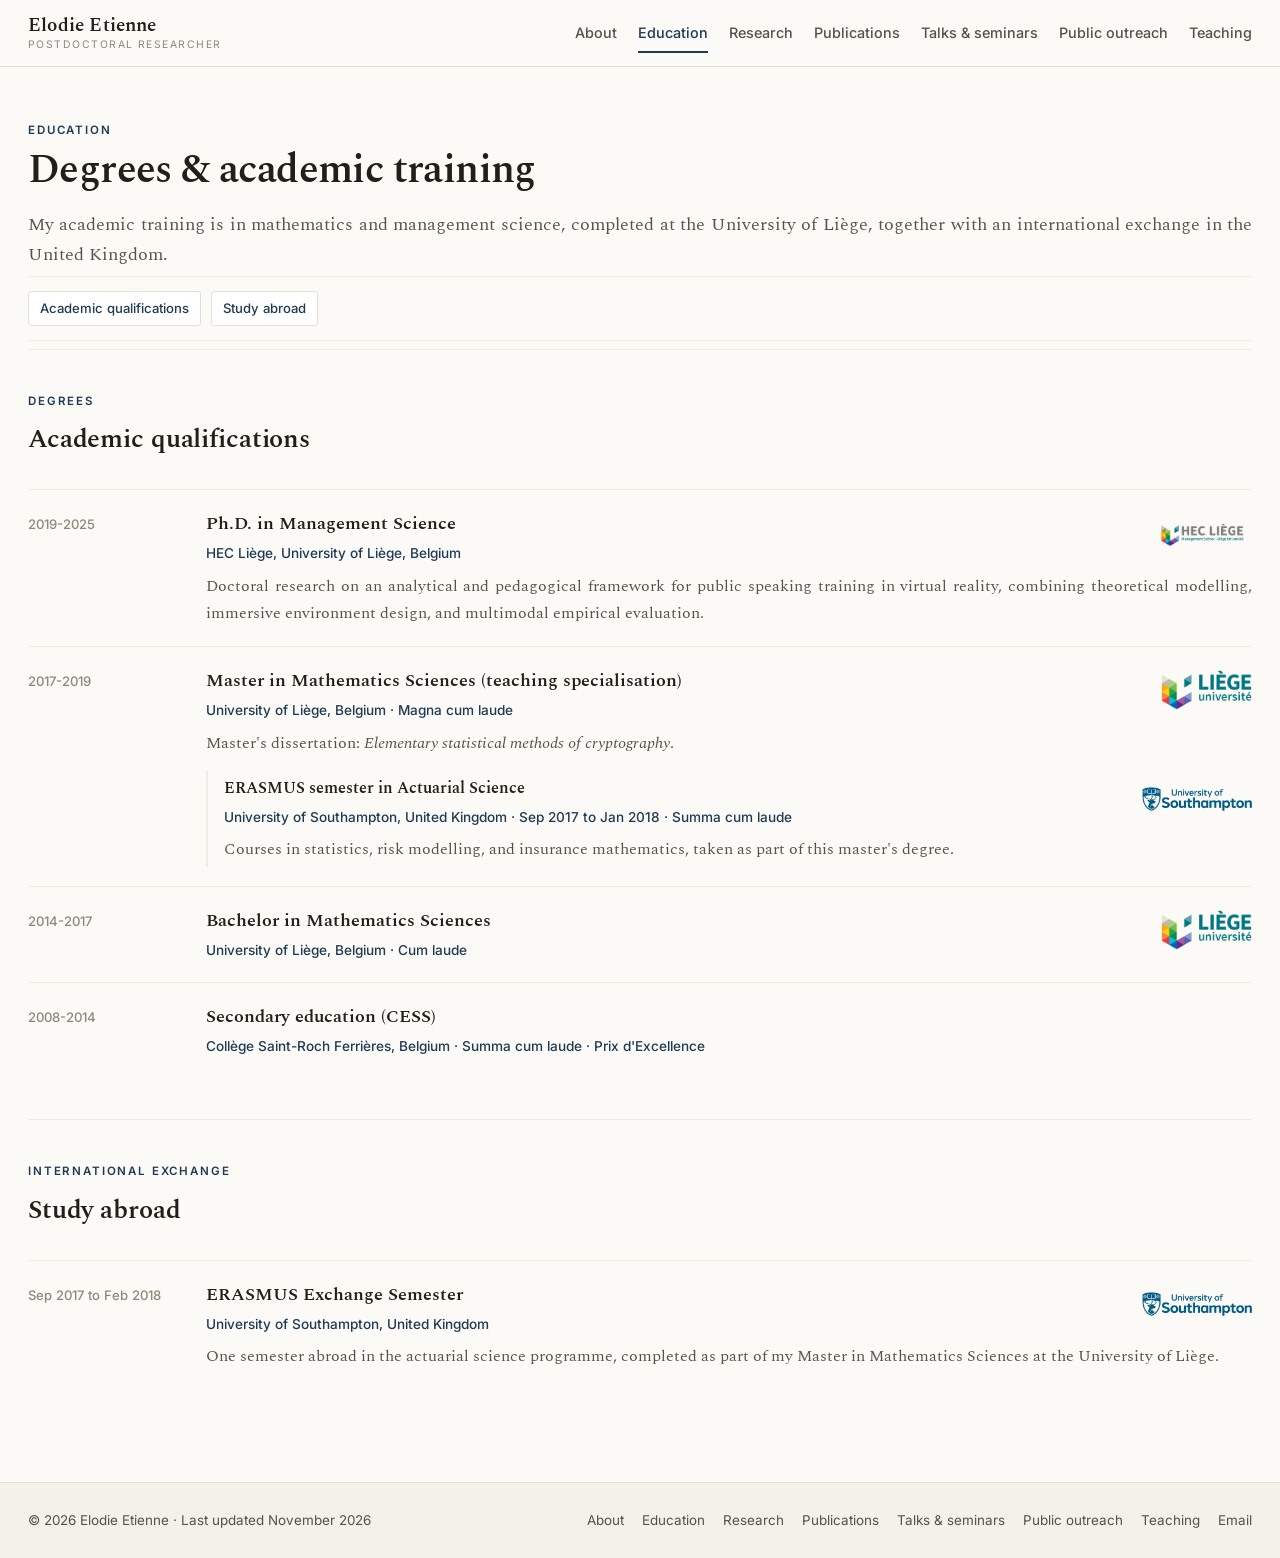
==== commit 3935c7dc: "TOC, no show-more, Liège Airport entry, ICMI photo" ====
--- a/education.html
+++ b/education.html
@@ -41,7 +41,12 @@
       United Kingdom.</p>
   </div>
 
-  <section class="section">
+  <nav class="toc" aria-label="On this page">
+    <a href="#academic-qualifications">Academic qualifications</a>
+    <a href="#study-abroad">Study abroad</a>
+  </nav>
+
+  <section class="section" id="academic-qualifications">
     <div class="section-head">
       <div class="eyebrow">Degrees</div>
       <h2>Academic qualifications</h2>
@@ -94,7 +99,7 @@
     </div>
   </section>
 
-  <section class="section">
+  <section class="section" id="study-abroad">
     <div class="section-head">
       <div class="eyebrow">International exchange</div>
       <h2>Study abroad</h2>
@@ -129,5 +134,29 @@
   </div>
 </footer>
 
+<script>
+(function () {
+  var photos = document.querySelectorAll('img.talk-photo, img.event-photo, .figure img, img.ca-avatar, .hero-photo img');
+  if (!photos.length) return;
+  var box = document.createElement('div');
+  box.className = 'lightbox';
+  box.setAttribute('role', 'dialog');
+  box.setAttribute('aria-label', 'Enlarged photo');
+  var big = document.createElement('img');
+  box.appendChild(big);
+  document.body.appendChild(box);
+  function close() { box.classList.remove('open'); }
+  box.addEventListener('click', close);
+  document.addEventListener('keydown', function (e) { if (e.key === 'Escape') close(); });
+  photos.forEach(function (img) {
+    img.classList.add('zoomable');
+    img.tabIndex = 0;
+    img.title = 'Click to enlarge';
+    function open() { big.src = img.currentSrc || img.src; big.alt = img.alt; box.classList.add('open'); }
+    img.addEventListener('click', open);
+    img.addEventListener('keydown', function (e) { if (e.key === 'Enter') open(); });
+  });
+})();
+</script>
 </body>
 </html>
--- a/style.css
+++ b/style.css
@@ -447,7 +447,7 @@
 .entry .what .sub-entry h4 { font-size: 1rem; font-weight: 600; }
 
 /* ===== Photo lightbox ===== */
-img.talk-photo { cursor: zoom-in; }
+img.zoomable { cursor: zoom-in; }
 .lightbox {
   display: none; position: fixed; inset: 0; z-index: 1000;
   background: rgba(0, 0, 0, 0.85); cursor: zoom-out;
@@ -455,3 +455,27 @@
 }
 .lightbox.open { display: flex; }
 .lightbox img { max-width: 100%; max-height: 100%; object-fit: contain; border-radius: 3px; }
+
+/* ===== Larger base photos (Nov 2026) ===== */
+.talk-photo { width: 210px; height: 140px; }
+.talk-photo.small { width: 180px; height: 120px; }
+.event-photo { width: 260px; height: 174px; }
+@media (max-width: 640px) {
+  .talk-photo, .talk-photo.small { width: 130px; height: 87px; margin-left: 14px; }
+  .event-photo { width: 150px; height: 100px; margin-left: 14px; }
+}
+
+/* ===== In-page table of contents ===== */
+.toc {
+  display: flex; flex-wrap: wrap; gap: 8px 10px;
+  margin: 0 0 8px; padding: 14px 0;
+  border-top: 1px solid var(--rule-soft); border-bottom: 1px solid var(--rule-soft);
+}
+.toc a {
+  font-family: var(--sans); font-size: .82rem; font-weight: 500;
+  color: var(--accent); text-decoration: none;
+  padding: 5px 11px; border: 1px solid var(--rule); border-radius: 3px; background: #fff;
+}
+.toc a:hover { border-color: var(--accent); }
+html { scroll-behavior: smooth; }
+section[id], .pub-group[id] { scroll-margin-top: 80px; }
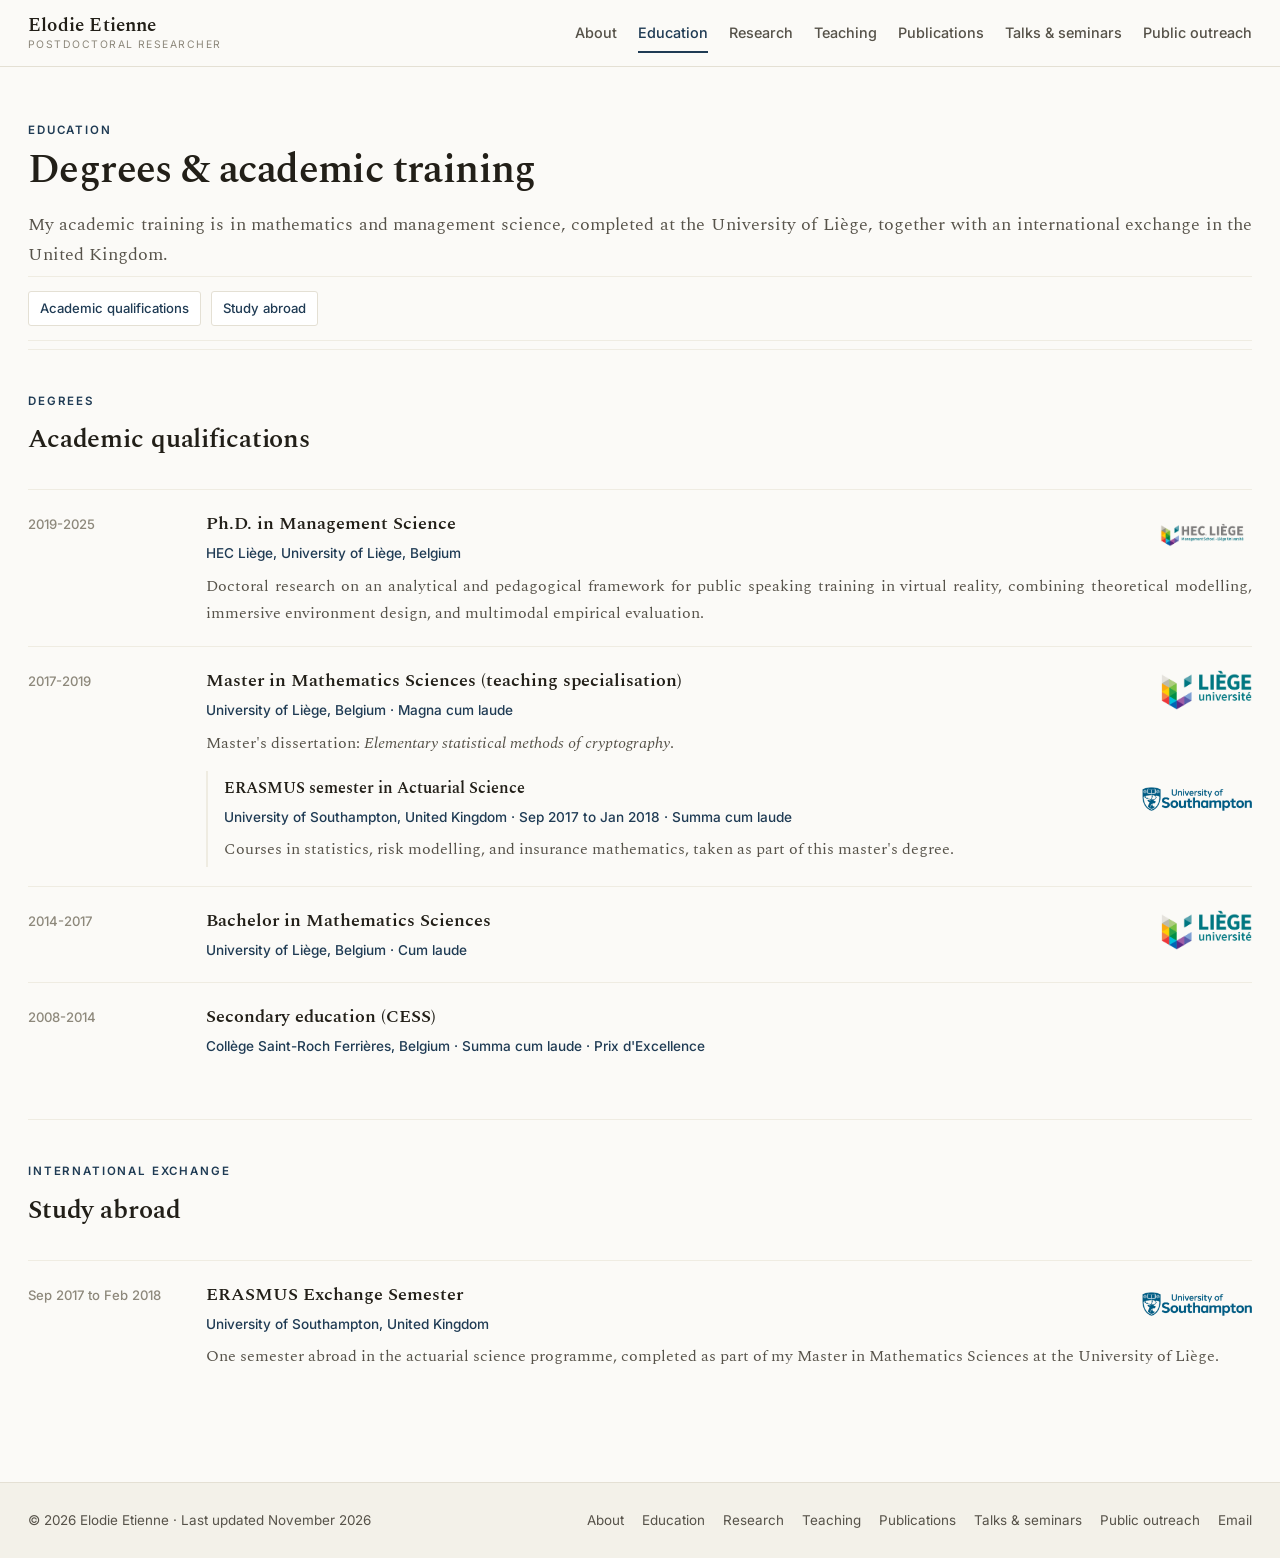
==== commit bfc223a9: "Nav order, linked-post photos" ====
--- a/education.html
+++ b/education.html
@@ -23,10 +23,10 @@
       <a href="index.html">About</a>
       <a href="education.html" class="active">Education</a>
       <a href="research.html">Research</a>
+      <a href="teaching.html">Teaching</a>
       <a href="publications.html">Publications</a>
       <a href="talks.html">Talks &amp; seminars</a>
       <a href="outreach.html">Public outreach</a>
-      <a href="teaching.html">Teaching</a>
     </nav>
   </div>
 </header>
@@ -125,10 +125,10 @@
       <a href="index.html">About</a>
       <a href="education.html">Education</a>
       <a href="research.html">Research</a>
+      <a href="teaching.html">Teaching</a>
       <a href="publications.html">Publications</a>
       <a href="talks.html">Talks &amp; seminars</a>
       <a href="outreach.html">Public outreach</a>
-      <a href="teaching.html">Teaching</a>
       <a href="index.html#contact">Email</a>
     </nav>
   </div>
